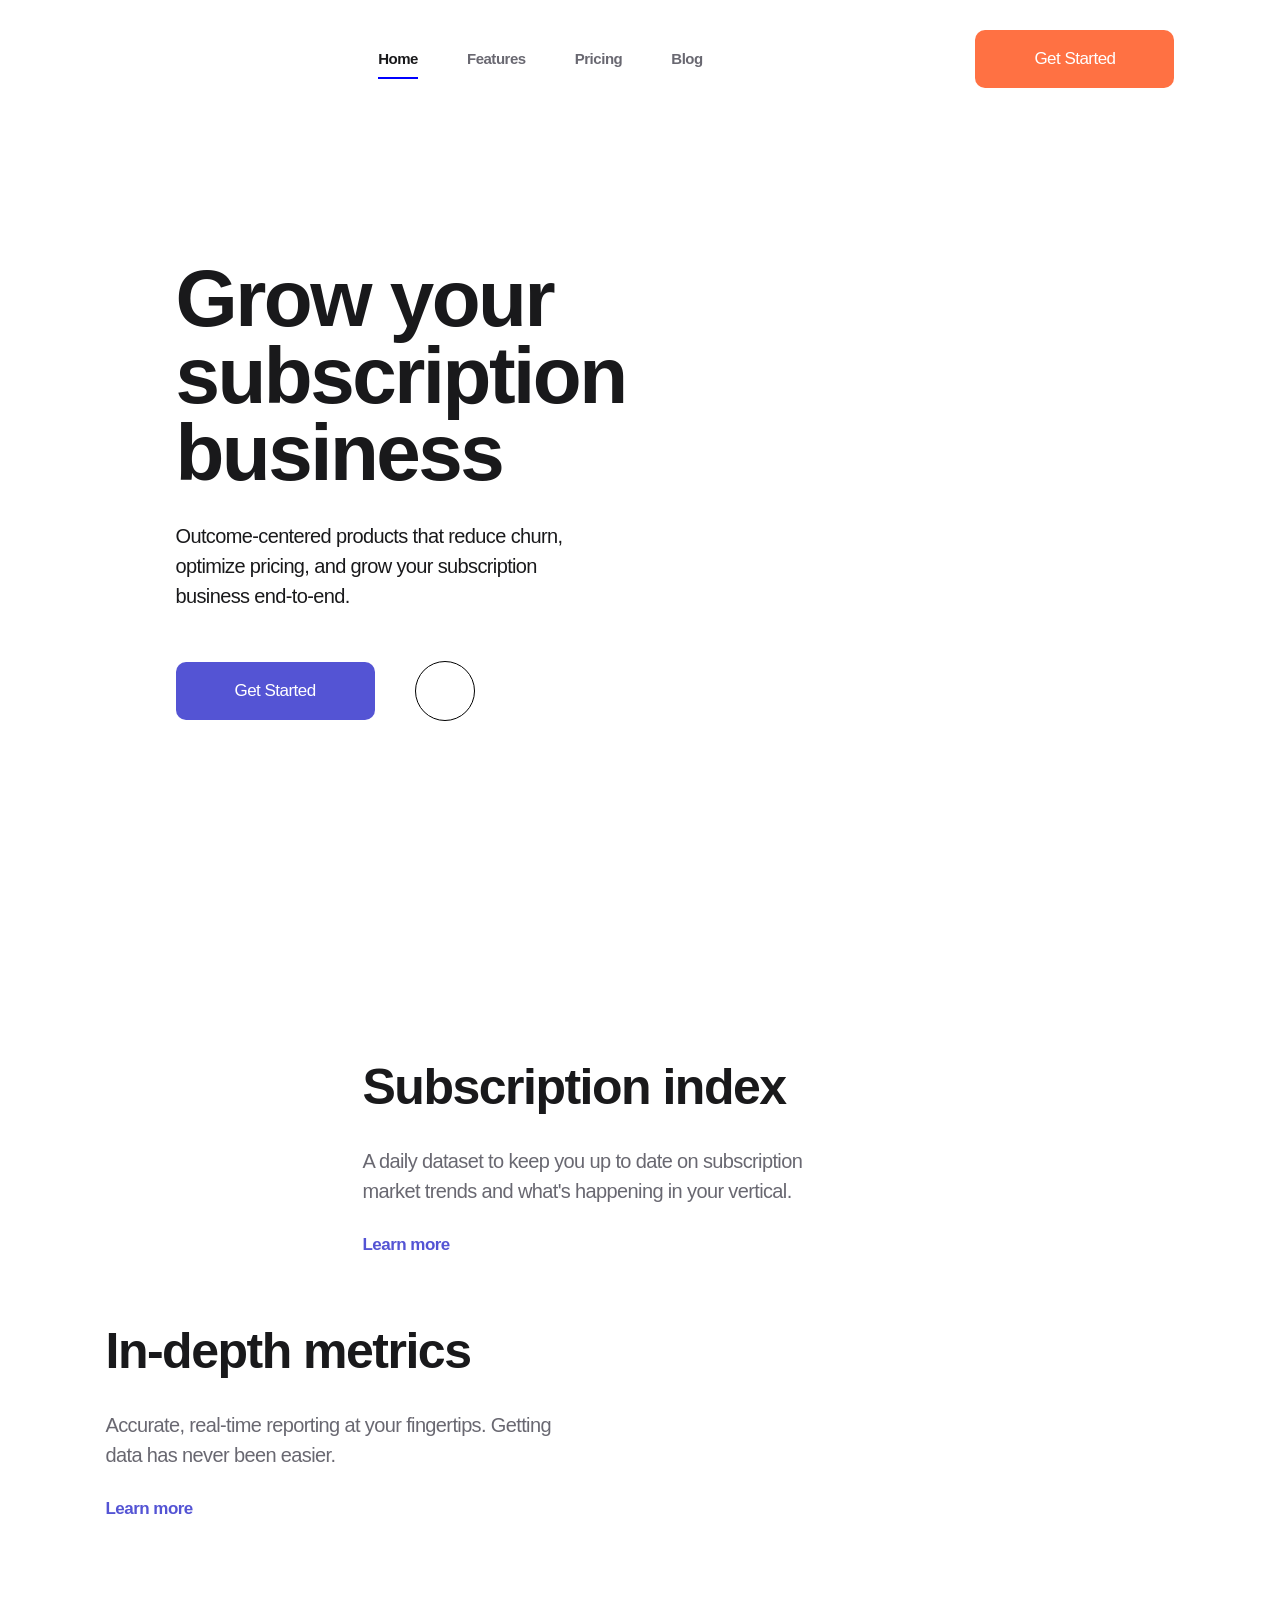
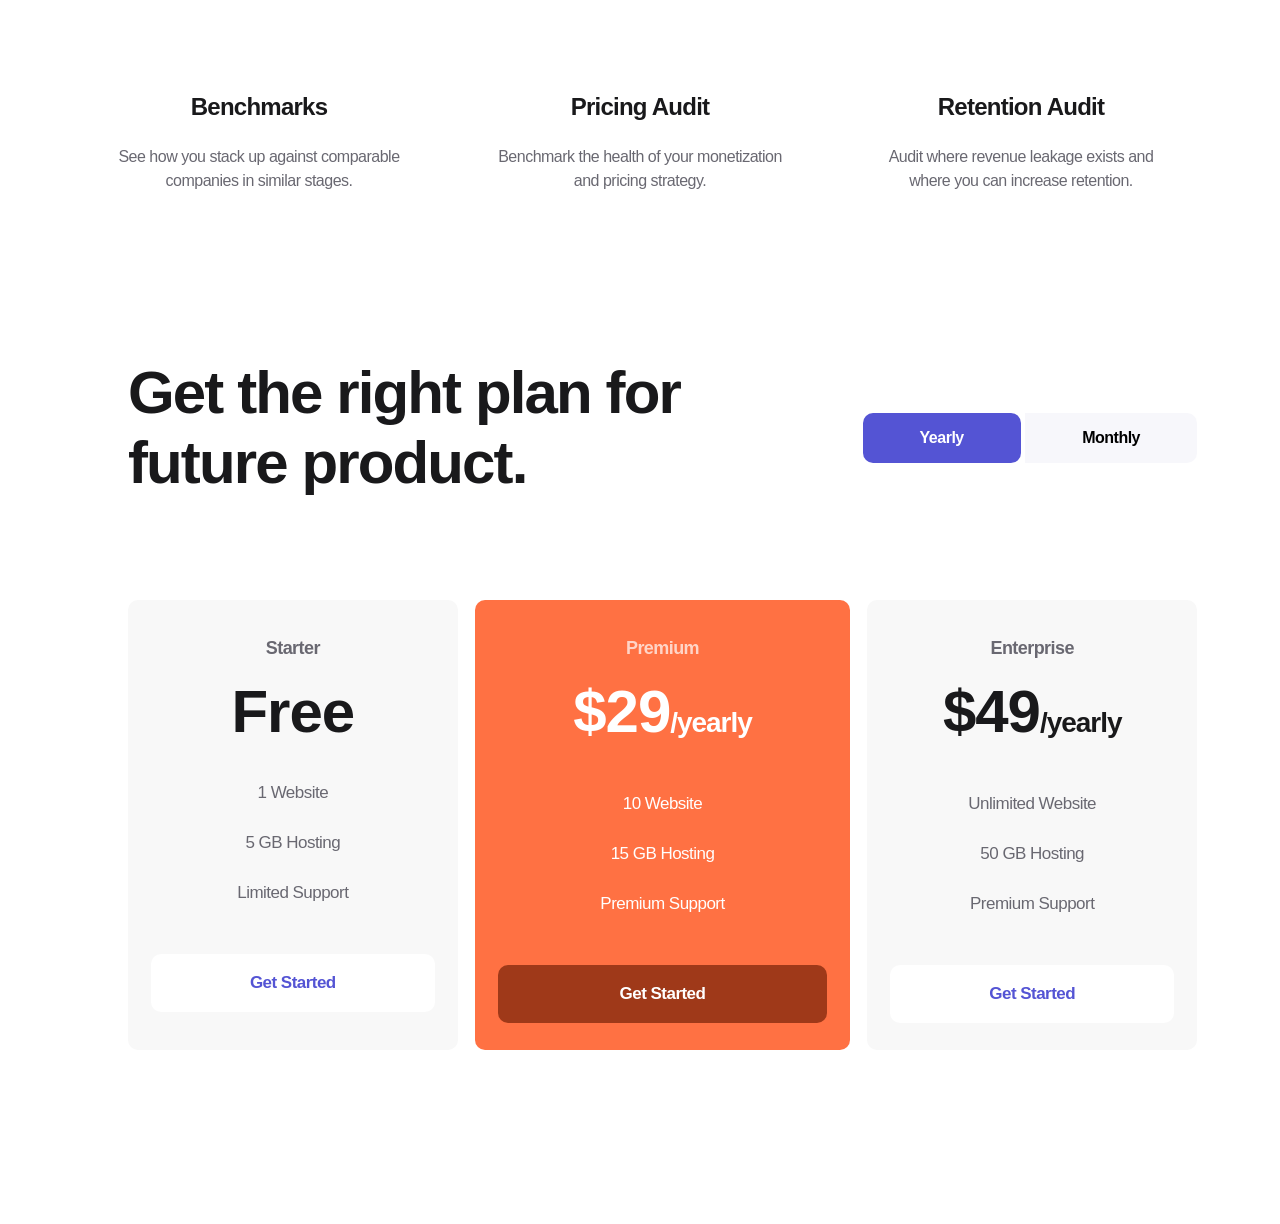
==== index.html @ 0d03daf8 "Update and rename httml.html to index.html" ====
<!DOCTYPE html>
<html lang="en">
<head>
    <meta charset="UTF-8">
    <meta name="viewport" content="width=device-width, initial-scale=1.0">
    <title>Привет</title>
    <link rel="stylesheet" href="style.css">
    <link rel="shortcut icon" href="photo/Path.svg" type="image/x-icon">
    <link rel="preconnect" href="https://googleapis.com">
    <link rel="preconnect" href="https://gstatic.com" crossorigin>
    <link href="https://googleapis.com/css2?family=DM+Sans:ital,opsz,wght@0,9..40,100..1000;1,9..40,100..1000&family=Mulish:ital,wght@0,200..1000;1,200..1000&display=swap" rel="stylesheet">
</head>
<body>
    
    <header class="header">
        <div class="header__container">
            <nav class="header__nav">
                <img src="photo/Logo.svg" alt="">
                <ul class="header__list">
                    <li><a href="/" class="header__list-item active">Home</a></li>
                    <li><a href="/" class="header__list-item">Features</a></li>
                    <li><a href="/" class="header__list-item">Pricing</a></li>
                    <li><a href="/" class="header__list-item">Blog</a></li>
                </ul>
                <a href="" class="button">Get Started</a>
            </nav>
        </div>    
    </header>

    <main>
        <section class="hero" id="hero">
            <div class="hero__container">
                <div class="hero__main">
                    Grow your subscription business
                </div>
                <div class="hero__des">
                    Outcome-centered products that reduce churn, optimize pricing, and grow your subscription business end-to-end.
                </div>
                <div class="hero__buttons">
                    <a class="hero__button" href="/">Get Started</a>
                    <a href="#companies" class="hero__button_scroll"><img src="photo/arrow-down.svg" alt=""></a>
                </div>
                <div class="hero__img"><img src="photo/Hero 3D.png" alt=""></div>
            </div>
        </section>

        <section class="companies" id="companies">
            <div class="companies__container">
                <ul class="companies__list">
                    <li class="companies__company"><div class="companies__img"><img src="photo/companies/0.svg" alt="" class="companies__companieslogo"></div></li>
                    <li><div class="companies__img"><img src="photo/companies/1.svg" alt="" class="companies__companieslogo"></div></li>
                    <li><div class="companies__img"><img src="photo/companies/2.svg" alt="" class="companies__companieslogo"></div></li>
                    <li><div class="companies__img"><img src="photo/companies/3.svg" alt="" class="companies__companieslogo"></div></li>
                    <li><div class="companies__img"><img src="photo/companies/5.svg" alt="" class="companies__companieslogo"></div></li>
                </ul>
            </div>
        </section>

        <section class="fetures">
            <div class="fetures__container">
                <div class="feture">
                    <img src="photo/Content Image 02.png" alt="" class="feture__img">
                    <div class="feture__content">
                        <h3 class="feture__maintext">Subscription index</h3>
                        <p class="feture__descrip">A daily dataset to keep you up to date on subscription market trends and what's happening in your vertical.</p>
                        <a class="feture__link" href="#hero">Learn more</a>
                    </div>
                </div>

                <div class="feture">
                    <div class="feture__content">
                        <h3 class="feture__maintext">In-depth metrics</h3>
                        <p class="feture__descrip">Accurate, real-time reporting at your fingertips. Getting data has never been easier.</p>
                        <a class="feture__link" href="#hero">Learn more</a>
                    </div>
                    <img src="photo/Content Image.png" alt="" class="feture__img1" id="fromright">
                </div>
            </div>
        </section>
        <section class="minifeatures">
            <div class="minifeatures__container">
                <div class="minifeature">
                    <header class="minifeature__header">
                        <img src="photo/minifeatures/Icon 001.png" alt="" class="minifeature__img">
                        <h4 class="minifeature__title">Benchmarks</h4>
                    </header>
                    <p class="minifeature__p">
                        See how you stack up against comparable companies in similar stages.
                    </p>
            </div>
            <div class="minifeature">
                    <header class="minifeature__header">
                        <img src="photo/minifeatures/Icon 002.png" alt="" class="minifeature__img">
                        <h4 class="minifeature__title">Pricing Audit</h4>
                    </header>
                    <p class="minifeature__p">
                        Benchmark the health of your monetization and pricing strategy.
                    </p>
            </div>
            <div class="minifeature">
                    <header class="minifeature__header">
                        <img src="photo/minifeatures/Icon 003.png" alt="" class="minifeature__img">
                        <h4 class="minifeature__title">Retention Audit</h4>
                    </header>
                    <p class="minifeature__p">
                        Audit where revenue leakage exists and where you can increase retention.
                    </p>
            </div>
            </div>
        </section>
        <section class="prices">
            <div class="prices__container">
            <header class="prices__header">
                <h2 class="prices__title">Get the right plan for <br>future product.</h2>
                <div prices__buttons>
                <button class="prices__header-button active" id="btnyearly">Yearly</button>
                <button class="prices__header-button" id="btnmonthly">Monthly</button></div>
            </header>
            <section class="price">
                <div class="price__container">
                    <div class="price__plan" id="under">
                <p class="price__start">Starter</p>
                <h4 class="price__title" data-yearly="Free" data-monthly="Free">Free</h4>
                <p class="price__title-des">1 Website <br>
                                            5 GB Hosting <br>
                                            Limited Support</p>
                <a href="/" class="price__button" >Get Started</a>
            </div>
            <div class="price__plan active" id="under">
                <p class="price__start">Premium</p>
                <h4 class="price__title" data-yearly="$29<span>/year</span>" data-monthly="$39<span>/month</span>"></data>$29<span>/yearly</span></h4>
                <p class="price__title-des">10 Website <br>
                                            15 GB Hosting <br>
                                            Premium Support</p>
                <a href="/" class="price__button">Get Started</a>
            </div>
                        <div class="price__plan" id="under">
                <p class="price__start">Enterprise</p>
                <h4 class="price__title" data-yearly="$49<span>/yearly</span>"data-monthly="$69<span>/monthly</span>">$49<span>/yearly</span></h4>
                <p class="price__title-des"> Unlimited Website <br>
                                            50 GB Hosting <br>
                                            Premium Support</p>
                <a href="/" class="price__button">Get Started</a>
            </div></div></section>
        </section>
    </main>
<script src="script.js"></script>
</body>
</html>
---- style.css ----
:root {
    --dark: #19191B;
    --gray: #696871;
}

body {
    font-family: "DM Sans", sans-serif;
    overflow-x: hidden; /* Убирает горизонтальную полосу прокрутки при вылете картинки */
}

main {
    margin-top: 120px;
}

html {
    scroll-padding: 100px;
    scroll-behavior: smooth;
}

* {
    margin: 0;
    padding: 0;
    box-sizing: border-box;
    text-decoration: none;
}

.header {
    position: fixed;
    top: 0;
    width: 100%;
    background-color: white;
    z-index: 99;
    padding-block: 30px;
}

.header__container {
    max-width: 1069px;
    margin-inline: auto;
}

.header__nav {
    display: flex;
    justify-content: space-between;
    align-items: center;
}

.header__list {
    display: flex;
    gap: 49px;
    list-style: none;
}

.header__list-item {
    font-family: "DM Sans", sans-serif;
    font-weight: 700;
    letter-spacing: -0.47px;
    font-size: 15px;
    color: var(--gray);
    transition: color 0.3s;
}

.header__list-item.active {
    color: var(--dark);
    border-bottom: 2px solid blue;
    padding-bottom: 10px;
}

.header__list-item:hover {
    color: var(--dark);
}

.button,
.hero__button {
    color: white;
    font-size: 17px;
    letter-spacing: -0.53px;
    padding: 19px 59px;
    background-color: #FF7143;
    border-radius: 10px;
    transition: 0.3s;
}

.button:hover,
.hero__button:hover {
    opacity: 0.7;
}

.hero {
    padding-block: 70px;
}

.hero__container {
    position: relative;
    max-width: 1069px;
    margin-inline: auto;
    padding: 70px;
}

.hero__main {
    color: var(--dark);
    font-weight: 700;
    font-size: 80px;
    line-height: 77px;
    letter-spacing: -2.5px;
    width: 423px;
}

.hero__des {
    font-family: "Mulish", sans-serif;
    color: var(--dark);
    font-weight: 400;
    font-size: 20px;
    line-height: 30px;
    letter-spacing: -0.63px;
    padding-top: 30px;
    width: 422px;
}

.hero__button {
    background: #5454D4;
}

.hero__img {
    position: absolute;
    top: 0;
    right: -75px;
    padding-left: 77px;
}

.hero__buttons {
    display: flex;
    margin-top: 50px;
    gap: 40px;
    align-items: center;
}

.hero__button_scroll {
    width: 60px;
    height: 60px;
    display: flex;
    align-items: center;
    justify-content: center;
    border: 1px solid black;
    border-radius: 90px;
}

.companies {
    padding-block: 30px;
}

.companies__container {
    width: 1069px;
    margin-inline: auto;
}

.companies__list {
    display: flex;
    justify-content: space-between;
    align-items: center;
    list-style: none;
}

.fetures {
    padding-block: 120px;
}

.fetures__container {
    width: 1069px;
    margin-inline: auto;
    display: flex;
    flex-direction: column;
    gap: 69px;
}

.feture {
    display: flex;
    align-items: center;
    gap: 257px;
}

.feture__content {
    max-width: 459px;
}

.feture__maintext {
    color: var(--dark);
    font-weight: 700;
    font-size: 50px;
    line-height: 57px;
    letter-spacing: -1.5px;
    padding-bottom: 30px;
}

.feture__descrip {
    color: var(--gray);
    font-weight: 400;
    font-size: 20px;
    line-height: 30px;
    letter-spacing: -0.63px;
    padding-bottom: 30px;
}

.feture__link {
    color: #5454D4;
    font-weight: 700;
    font-size: 17px;
    line-height: 100%;
    letter-spacing: -0.53px;
}


.feture__img {
    opacity: 0;
    transform: translateX(-100vw);
    transition: transform 1s ease-out, opacity 1s ease-out;
}

.feture.show .feture__img {
    opacity: 1;
    transform: translateX(0);
}
#fromright{
    opacity: 0;
    transform: translateX(100vw);
    transition: transform 1s ease-out,opacity 1s ease-out;
}
.feture.show #fromright{
    opacity: 1;
    transform: translateX(0);
}
.minifeatures__container{
    margin-inline: auto;
    width: 1069px;
    display: grid;
    grid-template-columns: 1fr 1fr 1fr;
    gap: 74px;
}
.minifeatures{
    padding-block: 15px;

}
.minifeature{
    display: flex;
    flex-direction: column;
    align-items: center;
    text-align: center;
}
.minifeature__img{
    height: 96px;
}
.minifeature__header{
    color: var(--dark);
    font-weight: 700;
    font-size: 24px;
    line-height: 36px;
    letter-spacing: -0.75px;
    gap: 7px;
    padding-bottom: 20px;
}
.minifeature__p{
        color: var(--gray);
    font-weight: 400;
    font-size: 16px;
    line-height: 24px;
    letter-spacing: -0.5px;
}
.prices{
    padding-inline: 128px;
    padding-top: 150px;
}
.prices__container{
    width: 1069px;
    margin-inline: auto;
    display: flex;
    flex-direction: column;
    gap: 82px;}

.prices__header{
display: flex;
align-items: center;
justify-content: space-between;
}
.prices__title{
    align-items: center;
    color: var(--dark);
    font-weight: 700;
    font-size: 60px;
    line-height: 70px;
    letter-spacing: -1.88px;
    gap: 7px;
    padding-bottom: 20px;
}
.prices__buttons{
    display: flex;
    border-inline: 6px solid #F7F7FB;
    border-block: 5px solid #F7F7FB;
    padding: 46px;
}
.prices__header-button.active{
    color: #FFFFFF;
    background: #5454D4;
    border-radius: 10px 10px 10px 10px;
    
}
.prices__header-button{
    cursor: pointer;
    padding: 17px 57px;
    border-radius: 0 10px 10px 0;
    background: #F7F7FB;
    font-family: inherit;
    border: none;
    font-weight: 700;
    font-size: 16px;
    line-height: 100%;
    letter-spacing: -0.5px;
}
.price__container{
    display: grid;
    max-width: 1069px;
    grid-template-columns: 1fr 1.14fr 1fr;
    gap: 17px;
    padding-bottom: 174px;
}

.price__plan{
    background: #F8F8F8;
    border-radius: 10px;
    text-align: center;
    padding: 34px 23px 27px;
}
.price__start{font-size: 18px;padding-bottom:22px;
    padding-top: 0px;
font-weight: 700;
line-height: 28px;
letter-spacing: -0.56px;
color: #696871;}
.price__title{font-size: 60px;
    
font-weight: 700;
line-height: 56px;
letter-spacing: -1.03px;
color: #19191B;}
.price__title-des{
    font-family: "Mulish", sans-serif;
    font-weight: 400;
    line-height: 50px;
    letter-spacing: -0.53px;
    font-size: 17px;
    color: #696871;
    padding-top: 28px;
    padding-bottom: 36px;
}
.price__button{
    font-family: "DM Sans",sans-serif;
    width: 100%;
    display: flex;
    justify-content: center;
    font-size: 17px;
    letter-spacing: -0.53px;
    font-weight: 700;
    color: #5454D4;
    padding: 19px 96px;
    background-color: #FFFFFF;
    border-radius: 10px;
}
.price__plan.active{
background: #FF7143;


}
.price__title > span{
    font-size: 28px;
}
.price__plan.active .price__start{
    color:rgba(255, 255, 255,70%) ;
}
.price__plan.active .price__title{
    color:rgba(255 255 255) ;
}
.price__plan.active .price__title-des{
    color: white;
}
.price__plan.active .price__button{
    background-color: #9F3919;
    color: #FFFFFF;
}












.price__plan#under {
    opacity: 0;
    transform: translateY(150px);
    transition: transform 1s ease-out, opacity 1s ease-out;
}

/* Когда родитель .price__container появился на экране — карточка поднимается вверх на место */
.price__container.show .price__plan#under {
    opacity: 1;
    transform: translateY(0);
}
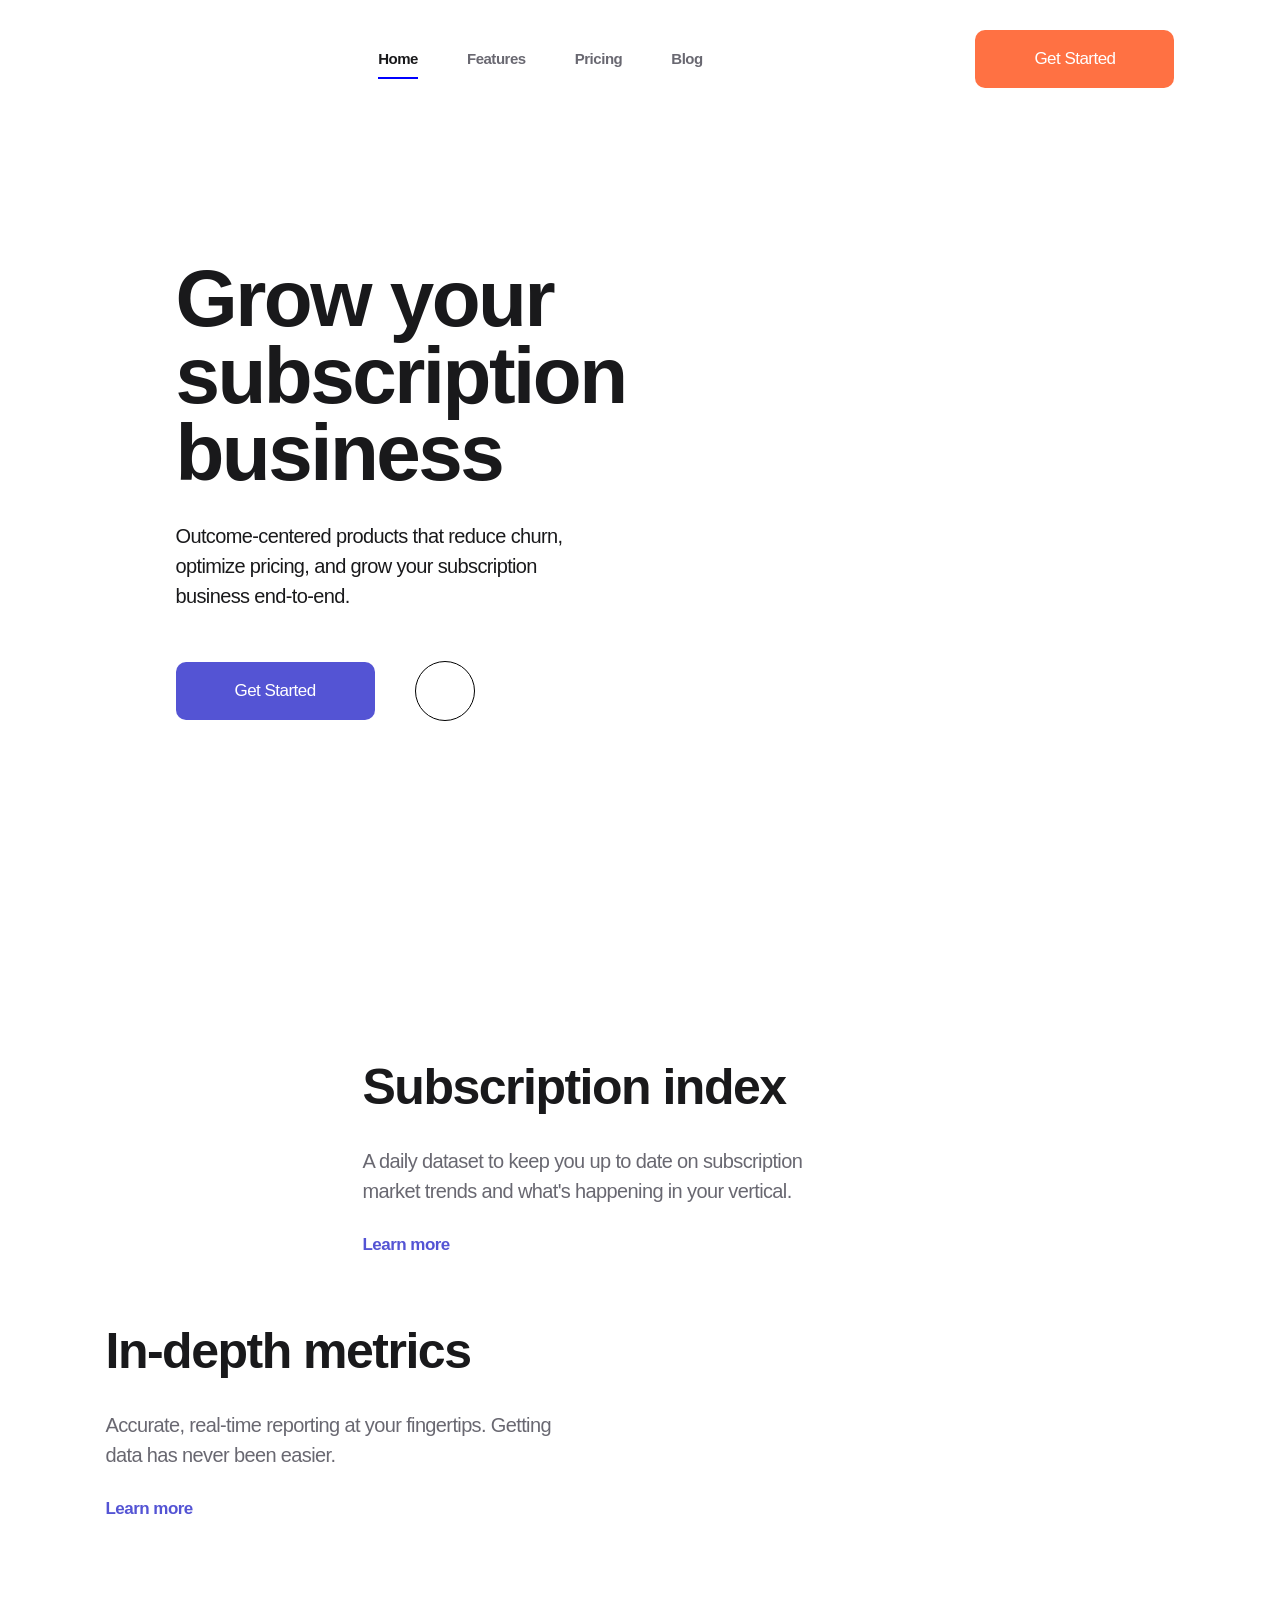
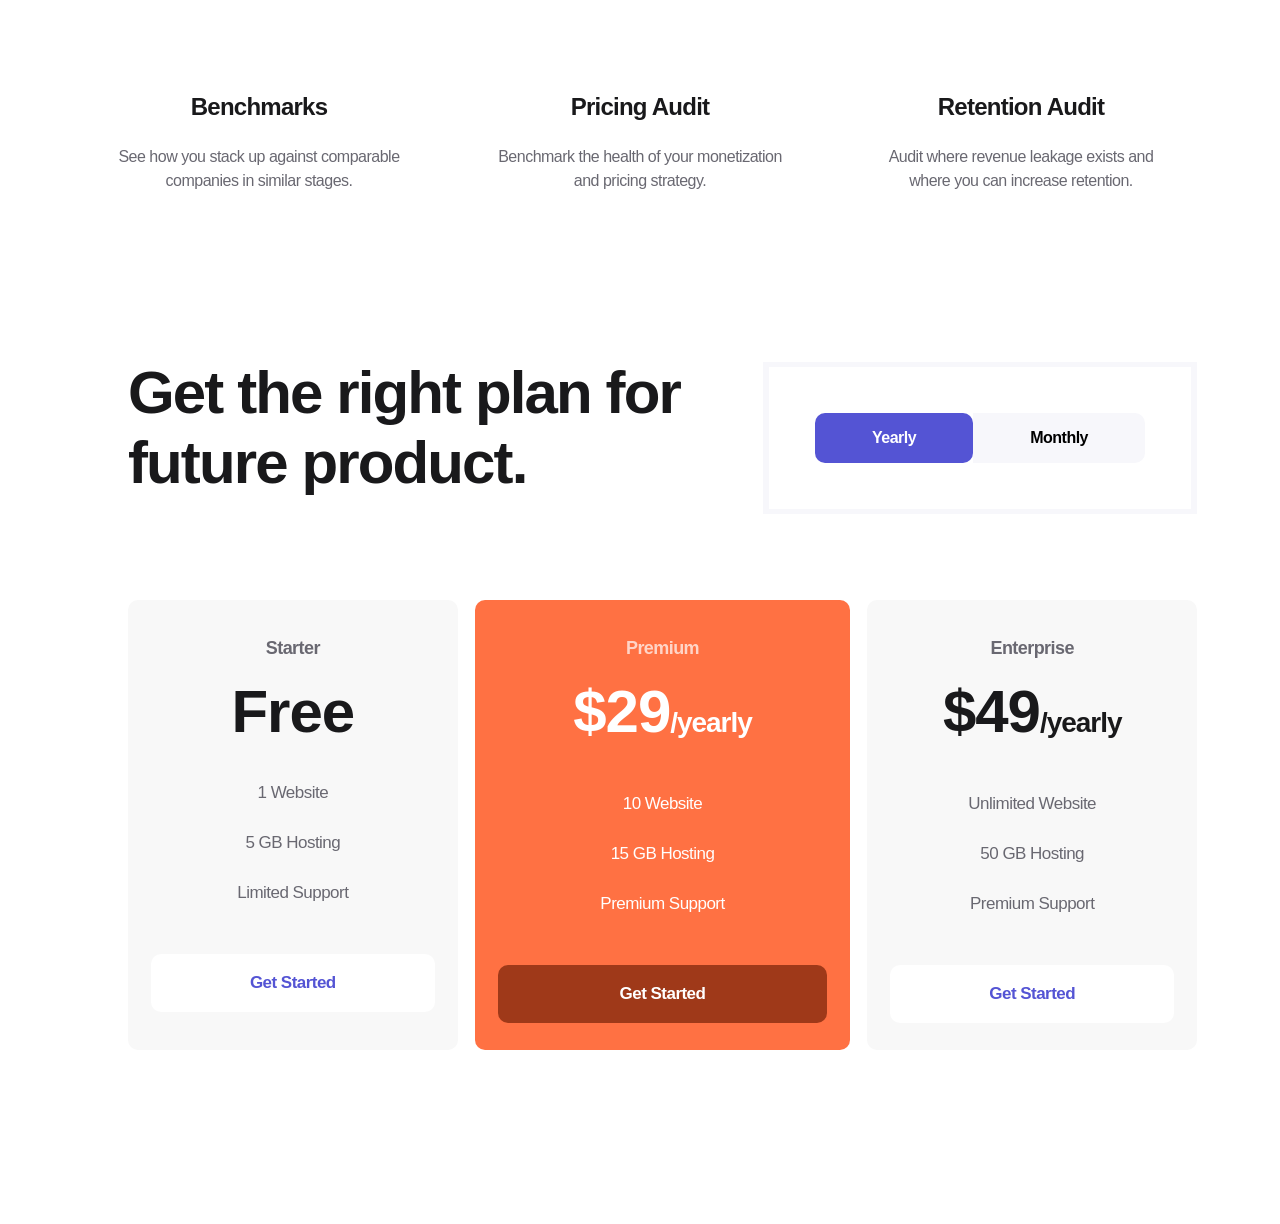
==== commit f69d9454: "Update index.html" ====
--- a/index.html
+++ b/index.html
@@ -17,12 +17,12 @@
             <nav class="header__nav">
                 <img src="photo/Logo.svg" alt="">
                 <ul class="header__list">
-                    <li><a href="/" class="header__list-item active">Home</a></li>
-                    <li><a href="/" class="header__list-item">Features</a></li>
-                    <li><a href="/" class="header__list-item">Pricing</a></li>
-                    <li><a href="/" class="header__list-item">Blog</a></li>
+                    <li><a href="#hero" class="header__list-item active">Home</a></li>
+                    <li><a href="#features" class="header__list-item">Features</a></li>
+                    <li><a href="#prices" class="header__list-item">Pricing</a></li>
+                    <li><a href="#" class="header__list-item">Blog</a></li>
                 </ul>
-                <a href="" class="button">Get Started</a>
+                <a href="#prices" class="button">Get Started</a>
             </nav>
         </div>    
     </header>
@@ -37,7 +37,7 @@
                     Outcome-centered products that reduce churn, optimize pricing, and grow your subscription business end-to-end.
                 </div>
                 <div class="hero__buttons">
-                    <a class="hero__button" href="/">Get Started</a>
+                    <a class="hero__button" href="#prices">Get Started</a>
                     <a href="#companies" class="hero__button_scroll"><img src="photo/arrow-down.svg" alt=""></a>
                 </div>
                 <div class="hero__img"><img src="photo/Hero 3D.png" alt=""></div>
@@ -56,7 +56,7 @@
             </div>
         </section>
 
-        <section class="fetures">
+        <section class="fetures" id="features">
             <div class="fetures__container">
                 <div class="feture">
                     <img src="photo/Content Image 02.png" alt="" class="feture__img">
@@ -77,6 +77,7 @@
                 </div>
             </div>
         </section>
+
         <section class="minifeatures">
             <div class="minifeatures__container">
                 <div class="minifeature">
@@ -87,8 +88,8 @@
                     <p class="minifeature__p">
                         See how you stack up against comparable companies in similar stages.
                     </p>
-            </div>
-            <div class="minifeature">
+                </div>
+                <div class="minifeature">
                     <header class="minifeature__header">
                         <img src="photo/minifeatures/Icon 002.png" alt="" class="minifeature__img">
                         <h4 class="minifeature__title">Pricing Audit</h4>
@@ -96,8 +97,8 @@
                     <p class="minifeature__p">
                         Benchmark the health of your monetization and pricing strategy.
                     </p>
-            </div>
-            <div class="minifeature">
+                </div>
+                <div class="minifeature">
                     <header class="minifeature__header">
                         <img src="photo/minifeatures/Icon 003.png" alt="" class="minifeature__img">
                         <h4 class="minifeature__title">Retention Audit</h4>
@@ -105,45 +106,52 @@
                     <p class="minifeature__p">
                         Audit where revenue leakage exists and where you can increase retention.
                     </p>
-            </div>
+                </div>
             </div>
         </section>
-        <section class="prices">
+
+        <section class="prices" id="prices">
             <div class="prices__container">
-            <header class="prices__header">
-                <h2 class="prices__title">Get the right plan for <br>future product.</h2>
-                <div prices__buttons>
-                <button class="prices__header-button active" id="btnyearly">Yearly</button>
-                <button class="prices__header-button" id="btnmonthly">Monthly</button></div>
-            </header>
-            <section class="price">
-                <div class="price__container">
-                    <div class="price__plan" id="under">
-                <p class="price__start">Starter</p>
-                <h4 class="price__title" data-yearly="Free" data-monthly="Free">Free</h4>
-                <p class="price__title-des">1 Website <br>
-                                            5 GB Hosting <br>
-                                            Limited Support</p>
-                <a href="/" class="price__button" >Get Started</a>
+                <header class="prices__header">
+                    <h2 class="prices__title">Get the right plan for <br>future product.</h2>
+                    <div class="prices__buttons">
+                        <button class="prices__header-button active" id="btnyearly">Yearly</button>
+                        <button class="prices__header-button" id="btnmonthly">Monthly</button>
+                    </div>
+                </header>
+                <div class="price">
+                    <div class="price__container">
+                        <div class="price__plan" id="under">
+                            <p class="price__start">Starter</p>
+                            <h4 class="price__title" data-yearly="Free" data-monthly="Free">Free</h4>
+                            <p class="price__title-des">1 Website <br>
+                                                        5 GB Hosting <br>
+                                                        Limited Support</p>
+                            <a href="#" class="price__button">Get Started</a>
+                        </div>
+                        <div class="price__plan active" id="under">
+                            <p class="price__start">Premium</p>
+                            <h4 class="price__title" data-yearly="$29<span>/year</span>" data-monthly="$39<span>/month</span>">$29<span>/yearly</span></h4>
+                            <p class="price__title-des">10 Website <br>
+                                                        15 GB Hosting <br>
+                                                        Premium Support</p>
+                            <a href="#" class="price__button">Get Started</a>
+                        </div>
+                        <div class="price__plan" id="under">
+                            <p class="price__start">Enterprise</p>
+                            <h4 class="price__title" data-yearly="$49<span>/yearly</span>" data-monthly="$69<span>/monthly</span>">$49<span>/yearly</span></h4>
+                            <p class="price__title-des">Unlimited Website <br>
+                                                        50 GB Hosting <br>
+                                                        Premium Support</p>
+                            <a href="#" class="price__button">Get Started</a>
+                        </div>
+                    </div>
+                </div>
             </div>
-            <div class="price__plan active" id="under">
-                <p class="price__start">Premium</p>
-                <h4 class="price__title" data-yearly="$29<span>/year</span>" data-monthly="$39<span>/month</span>"></data>$29<span>/yearly</span></h4>
-                <p class="price__title-des">10 Website <br>
-                                            15 GB Hosting <br>
-                                            Premium Support</p>
-                <a href="/" class="price__button">Get Started</a>
-            </div>
-                        <div class="price__plan" id="under">
-                <p class="price__start">Enterprise</p>
-                <h4 class="price__title" data-yearly="$49<span>/yearly</span>"data-monthly="$69<span>/monthly</span>">$49<span>/yearly</span></h4>
-                <p class="price__title-des"> Unlimited Website <br>
-                                            50 GB Hosting <br>
-                                            Premium Support</p>
-                <a href="/" class="price__button">Get Started</a>
-            </div></div></section>
         </section>
     </main>
-<script src="script.js"></script>
+
+    <script src="script.js"></script>
 </body>
 </html>
+
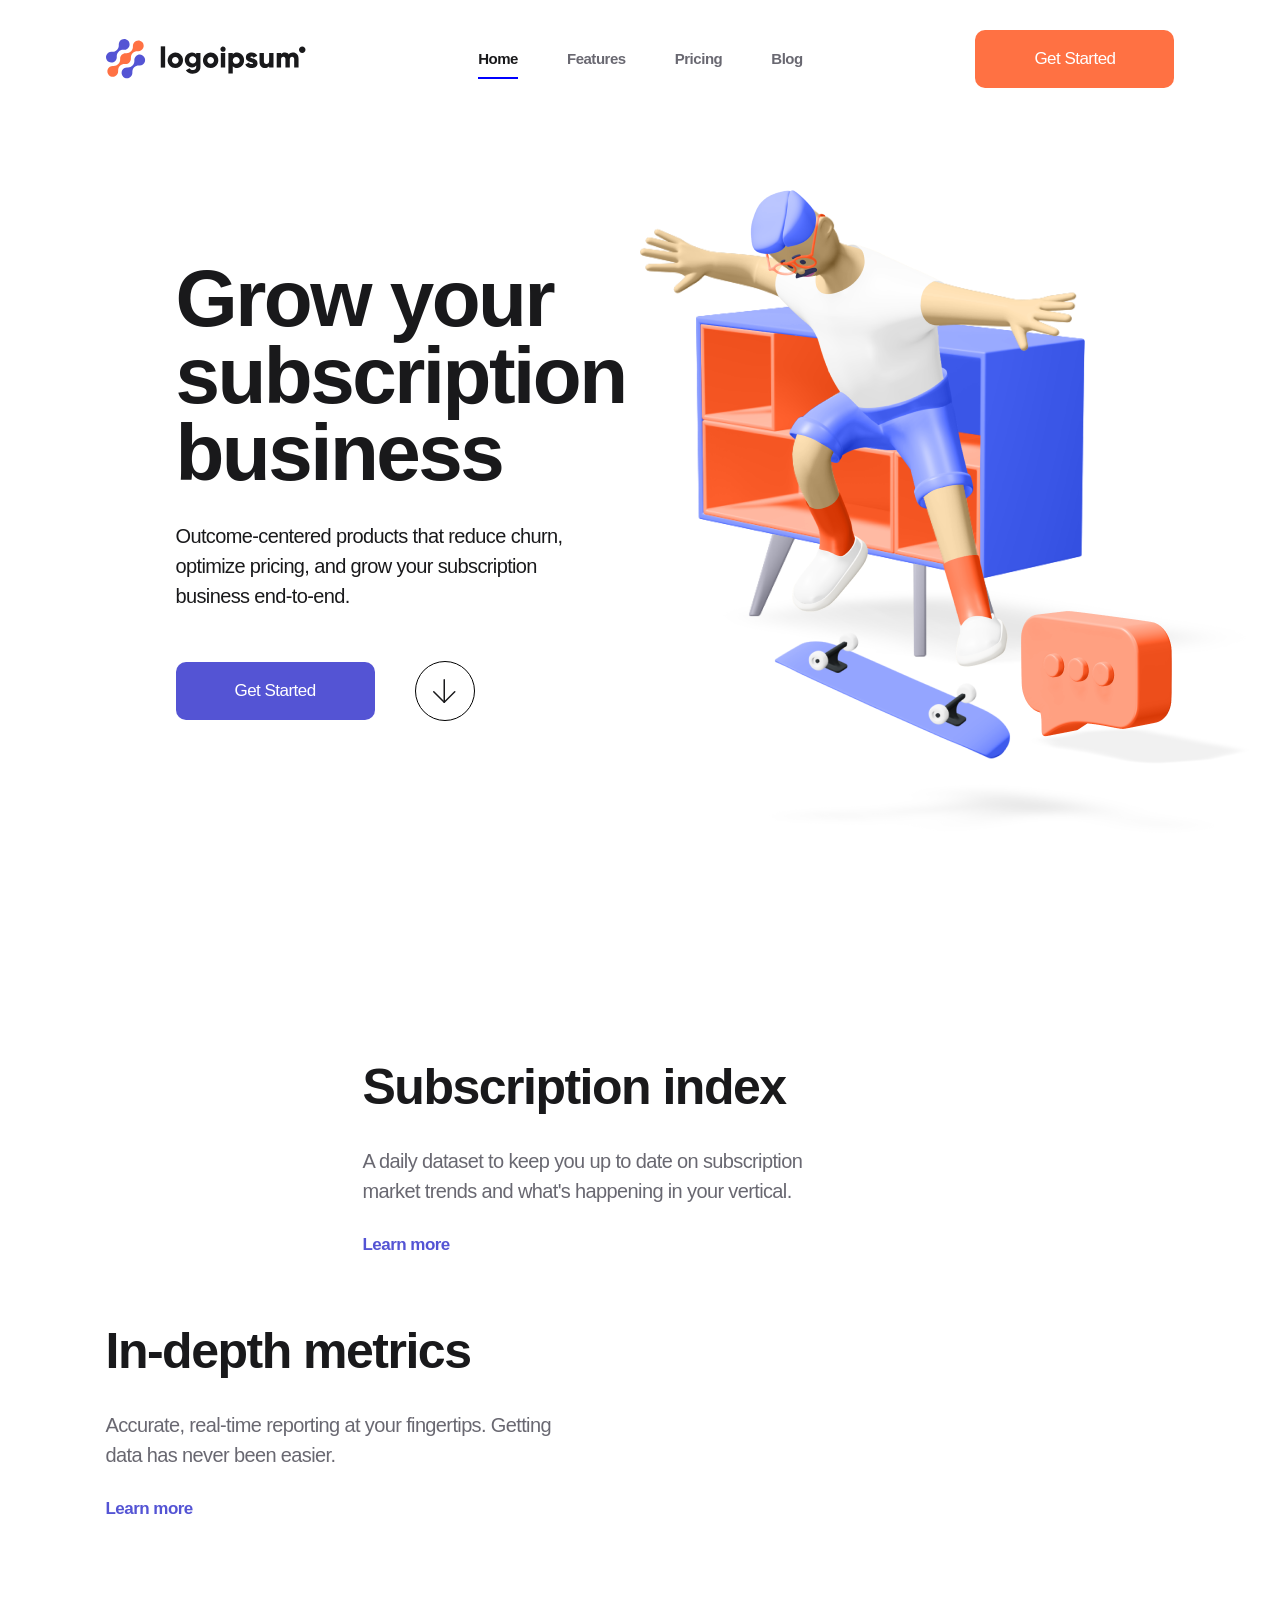
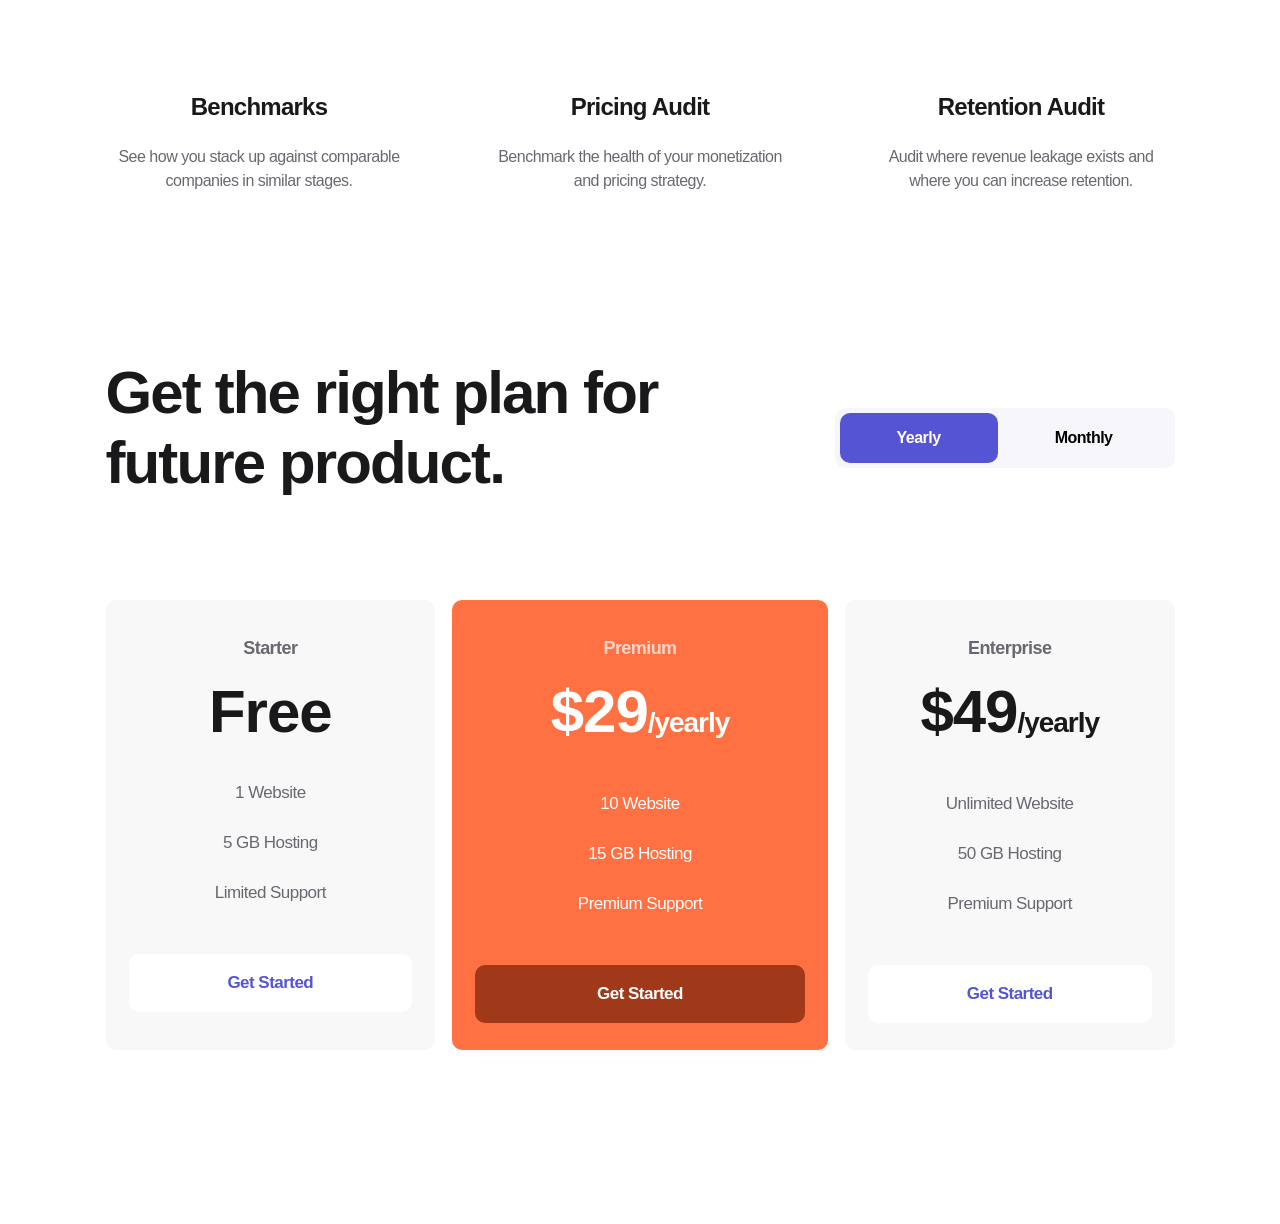
==== commit 8f91fd61: "Update index.html" ====
--- a/index.html
+++ b/index.html
@@ -5,7 +5,7 @@
     <meta name="viewport" content="width=device-width, initial-scale=1.0">
     <title>Привет</title>
     <link rel="stylesheet" href="style.css">
-    <link rel="shortcut icon" href="photo/Path.svg" type="image/x-icon">
+    <link rel="shortcut icon" href="Path.svg" type="image/x-icon">
     <link rel="preconnect" href="https://googleapis.com">
     <link rel="preconnect" href="https://gstatic.com" crossorigin>
     <link href="https://googleapis.com/css2?family=DM+Sans:ital,opsz,wght@0,9..40,100..1000;1,9..40,100..1000&family=Mulish:ital,wght@0,200..1000;1,200..1000&display=swap" rel="stylesheet">
@@ -15,7 +15,7 @@
     <header class="header">
         <div class="header__container">
             <nav class="header__nav">
-                <img src="photo/Logo.svg" alt="">
+                <img src="Logo.svg" alt="">
                 <ul class="header__list">
                     <li><a href="#hero" class="header__list-item active">Home</a></li>
                     <li><a href="#features" class="header__list-item">Features</a></li>
@@ -28,19 +28,16 @@
     </header>
 
     <main>
+        <!-- Секции Hero, Companies, Features, Minifeatures и Prices -->
         <section class="hero" id="hero">
             <div class="hero__container">
-                <div class="hero__main">
-                    Grow your subscription business
-                </div>
-                <div class="hero__des">
-                    Outcome-centered products that reduce churn, optimize pricing, and grow your subscription business end-to-end.
-                </div>
+                <div class="hero__main">Grow your subscription business</div>
+                <div class="hero__des">Outcome-centered products that reduce churn, optimize pricing, and grow your subscription business end-to-end.</div>
                 <div class="hero__buttons">
                     <a class="hero__button" href="#prices">Get Started</a>
-                    <a href="#companies" class="hero__button_scroll"><img src="photo/arrow-down.svg" alt=""></a>
+                    <a href="#companies" class="hero__button_scroll"><img src="arrow-down.svg" alt=""></a>
                 </div>
-                <div class="hero__img"><img src="photo/Hero 3D.png" alt=""></div>
+                <div class="hero__img"><img src="Hero 3D.png" alt=""></div>
             </div>
         </section>
 
@@ -155,3 +152,4 @@
 </body>
 </html>
 
+
--- a/style.css
+++ b/style.css
@@ -5,7 +5,7 @@
 
 body {
     font-family: "DM Sans", sans-serif;
-    overflow-x: hidden; /* Убирает горизонтальную полосу прокрутки при вылете картинки */
+    overflow-x: hidden;
 }
 
 main {
@@ -149,7 +149,8 @@
 }
 
 .companies__container {
-    width: 1069px;
+    max-width: 1069px;
+    width: 100%;
     margin-inline: auto;
 }
 
@@ -165,7 +166,8 @@
 }
 
 .fetures__container {
-    width: 1069px;
+    max-width: 1069px;
+    width: 100%;
     margin-inline: auto;
     display: flex;
     flex-direction: column;
@@ -208,7 +210,6 @@
     letter-spacing: -0.53px;
 }
 
-
 .feture__img {
     opacity: 0;
     transform: translateX(-100vw);
@@ -219,36 +220,43 @@
     opacity: 1;
     transform: translateX(0);
 }
-#fromright{
+
+#fromright {
     opacity: 0;
     transform: translateX(100vw);
-    transition: transform 1s ease-out,opacity 1s ease-out;
-}
-.feture.show #fromright{
+    transition: transform 1s ease-out, opacity 1s ease-out;
+}
+
+.feture.show #fromright {
     opacity: 1;
     transform: translateX(0);
 }
-.minifeatures__container{
-    margin-inline: auto;
-    width: 1069px;
+
+.minifeatures__container {
+    margin-inline: auto;
+    max-width: 1069px;
+    width: 100%;
     display: grid;
     grid-template-columns: 1fr 1fr 1fr;
     gap: 74px;
 }
-.minifeatures{
+
+.minifeatures {
     padding-block: 15px;
-
-}
-.minifeature{
+}
+
+.minifeature {
     display: flex;
     flex-direction: column;
     align-items: center;
     text-align: center;
 }
-.minifeature__img{
+
+.minifeature__img {
     height: 96px;
 }
-.minifeature__header{
+
+.minifeature__header {
     color: var(--dark);
     font-weight: 700;
     font-size: 24px;
@@ -257,30 +265,35 @@
     gap: 7px;
     padding-bottom: 20px;
 }
-.minifeature__p{
-        color: var(--gray);
+
+.minifeature__p {
+    color: var(--gray);
     font-weight: 400;
     font-size: 16px;
     line-height: 24px;
     letter-spacing: -0.5px;
 }
-.prices{
-    padding-inline: 128px;
+
+.prices {
     padding-top: 150px;
 }
-.prices__container{
-    width: 1069px;
+
+.prices__container {
+    max-width: 1069px;
+    width: 100%;
     margin-inline: auto;
     display: flex;
     flex-direction: column;
-    gap: 82px;}
-
-.prices__header{
-display: flex;
-align-items: center;
-justify-content: space-between;
-}
-.prices__title{
+    gap: 82px;
+}
+
+.prices__header {
+    display: flex;
+    align-items: center;
+    justify-content: space-between;
+}
+
+.prices__title {
     align-items: center;
     color: var(--dark);
     font-weight: 700;
@@ -290,19 +303,15 @@
     gap: 7px;
     padding-bottom: 20px;
 }
-.prices__buttons{
-    display: flex;
-    border-inline: 6px solid #F7F7FB;
-    border-block: 5px solid #F7F7FB;
-    padding: 46px;
-}
-.prices__header-button.active{
-    color: #FFFFFF;
-    background: #5454D4;
-    border-radius: 10px 10px 10px 10px;
-    
-}
-.prices__header-button{
+
+.prices__buttons {
+    display: flex;
+    background: #F7F7FB;
+    padding: 5px;
+    border-radius: 10px;
+}
+
+.prices__header-button {
     cursor: pointer;
     padding: 17px 57px;
     border-radius: 0 10px 10px 0;
@@ -314,7 +323,14 @@
     line-height: 100%;
     letter-spacing: -0.5px;
 }
-.price__container{
+
+.prices__header-button.active {
+    color: #FFFFFF;
+    background: #5454D4;
+    border-radius: 10px;
+}
+
+.price__container {
     display: grid;
     max-width: 1069px;
     grid-template-columns: 1fr 1.14fr 1fr;
@@ -322,25 +338,32 @@
     padding-bottom: 174px;
 }
 
-.price__plan{
+.price__plan {
     background: #F8F8F8;
     border-radius: 10px;
     text-align: center;
     padding: 34px 23px 27px;
 }
-.price__start{font-size: 18px;padding-bottom:22px;
+
+.price__start {
+    font-size: 18px;
+    padding-bottom: 22px;
     padding-top: 0px;
-font-weight: 700;
-line-height: 28px;
-letter-spacing: -0.56px;
-color: #696871;}
-.price__title{font-size: 60px;
-    
-font-weight: 700;
-line-height: 56px;
-letter-spacing: -1.03px;
-color: #19191B;}
-.price__title-des{
+    font-weight: 700;
+    line-height: 28px;
+    letter-spacing: -0.56px;
+    color: #696871;
+}
+
+.price__title {
+    font-size: 60px;
+    font-weight: 700;
+    line-height: 56px;
+    letter-spacing: -1.03px;
+    color: #19191B;
+}
+
+.price__title-des {
     font-family: "Mulish", sans-serif;
     font-weight: 400;
     line-height: 50px;
@@ -350,8 +373,9 @@
     padding-top: 28px;
     padding-bottom: 36px;
 }
-.price__button{
-    font-family: "DM Sans",sans-serif;
+
+.price__button {
+    font-family: "DM Sans", sans-serif;
     width: 100%;
     display: flex;
     justify-content: center;
@@ -363,38 +387,31 @@
     background-color: #FFFFFF;
     border-radius: 10px;
 }
-.price__plan.active{
-background: #FF7143;
-
-
-}
-.price__title > span{
+
+.price__plan.active {
+    background: #FF7143;
+}
+
+.price__title > span {
     font-size: 28px;
 }
-.price__plan.active .price__start{
-    color:rgba(255, 255, 255,70%) ;
-}
-.price__plan.active .price__title{
-    color:rgba(255 255 255) ;
-}
-.price__plan.active .price__title-des{
+
+.price__plan.active .price__start {
+    color: rgba(255, 255, 255, 0.7);
+}
+
+.price__plan.active .price__title {
+    color: #FFFFFF;
+}
+
+.price__plan.active .price__title-des {
     color: white;
 }
-.price__plan.active .price__button{
+
+.price__plan.active .price__button {
     background-color: #9F3919;
     color: #FFFFFF;
 }
-
-
-
-
-
-
-
-
-
-
-
 
 .price__plan#under {
     opacity: 0;
@@ -402,7 +419,6 @@
     transition: transform 1s ease-out, opacity 1s ease-out;
 }
 
-/* Когда родитель .price__container появился на экране — карточка поднимается вверх на место */
 .price__container.show .price__plan#under {
     opacity: 1;
     transform: translateY(0);
